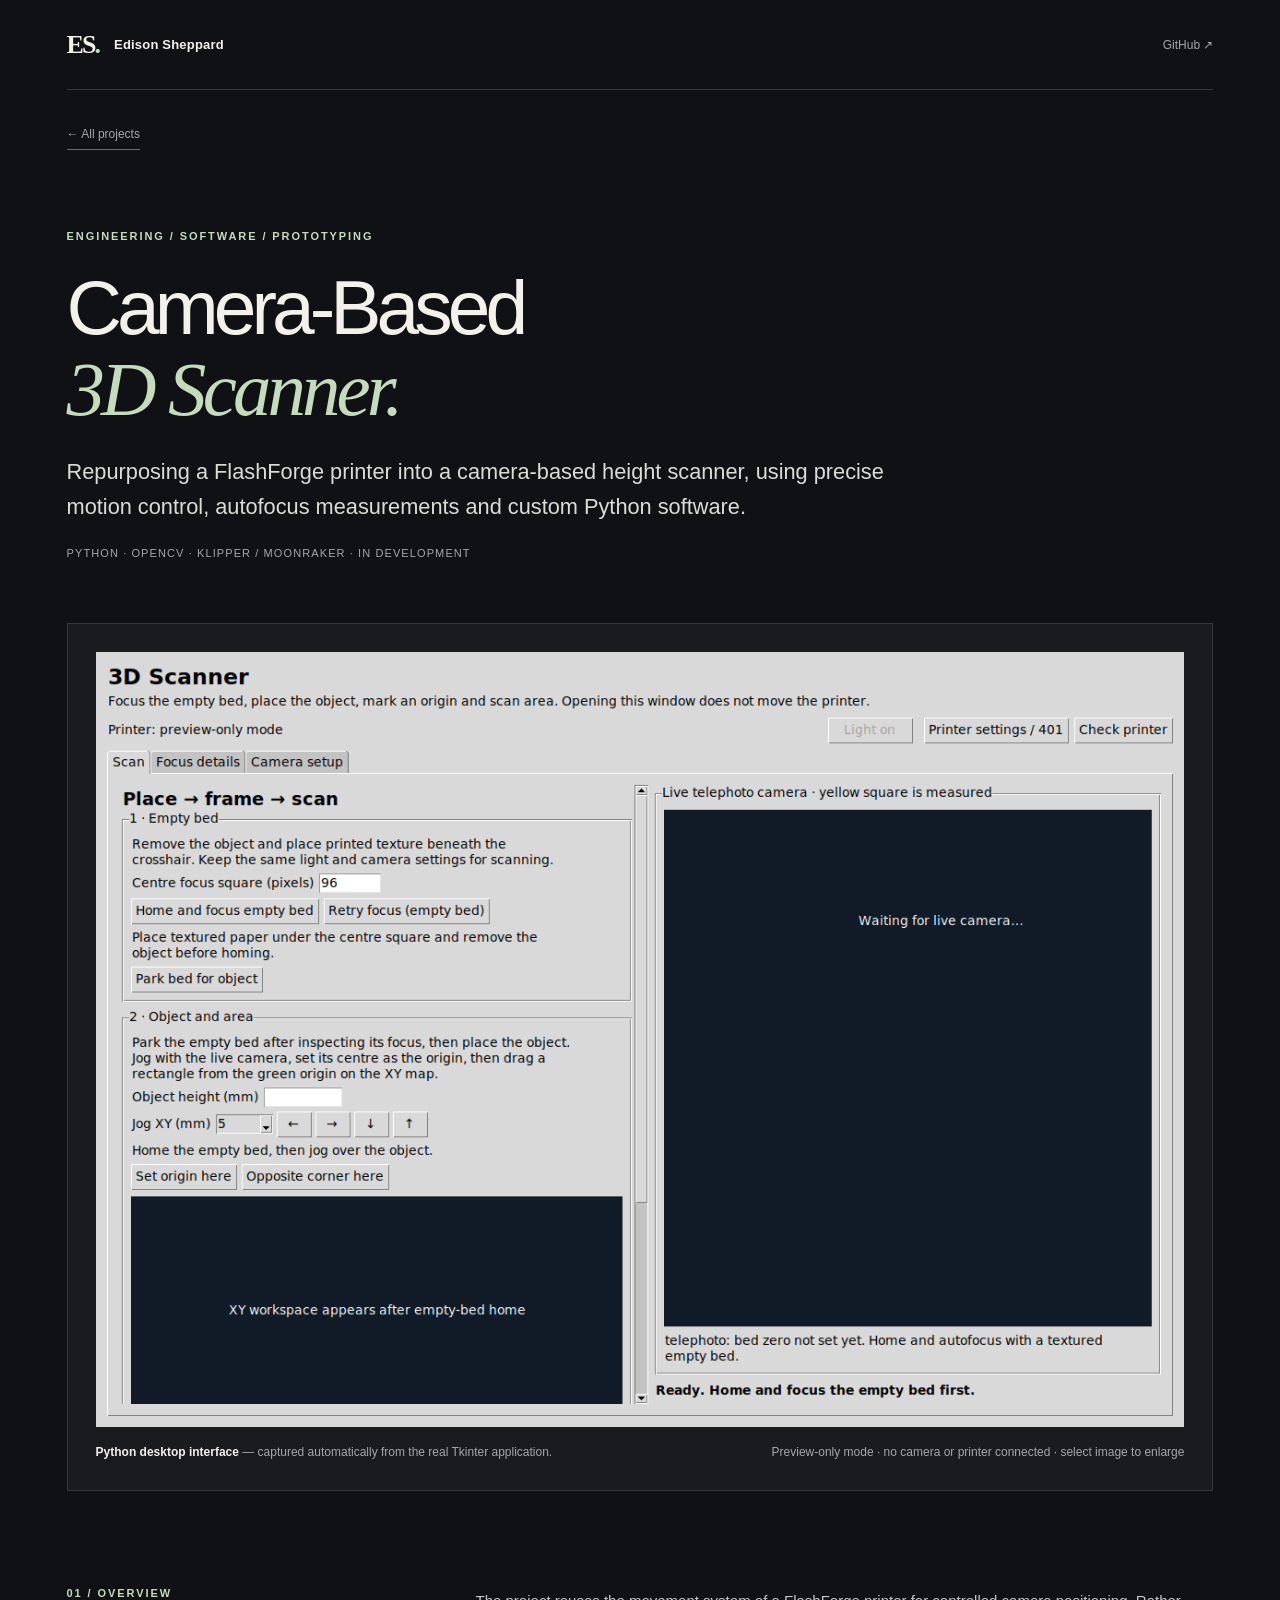
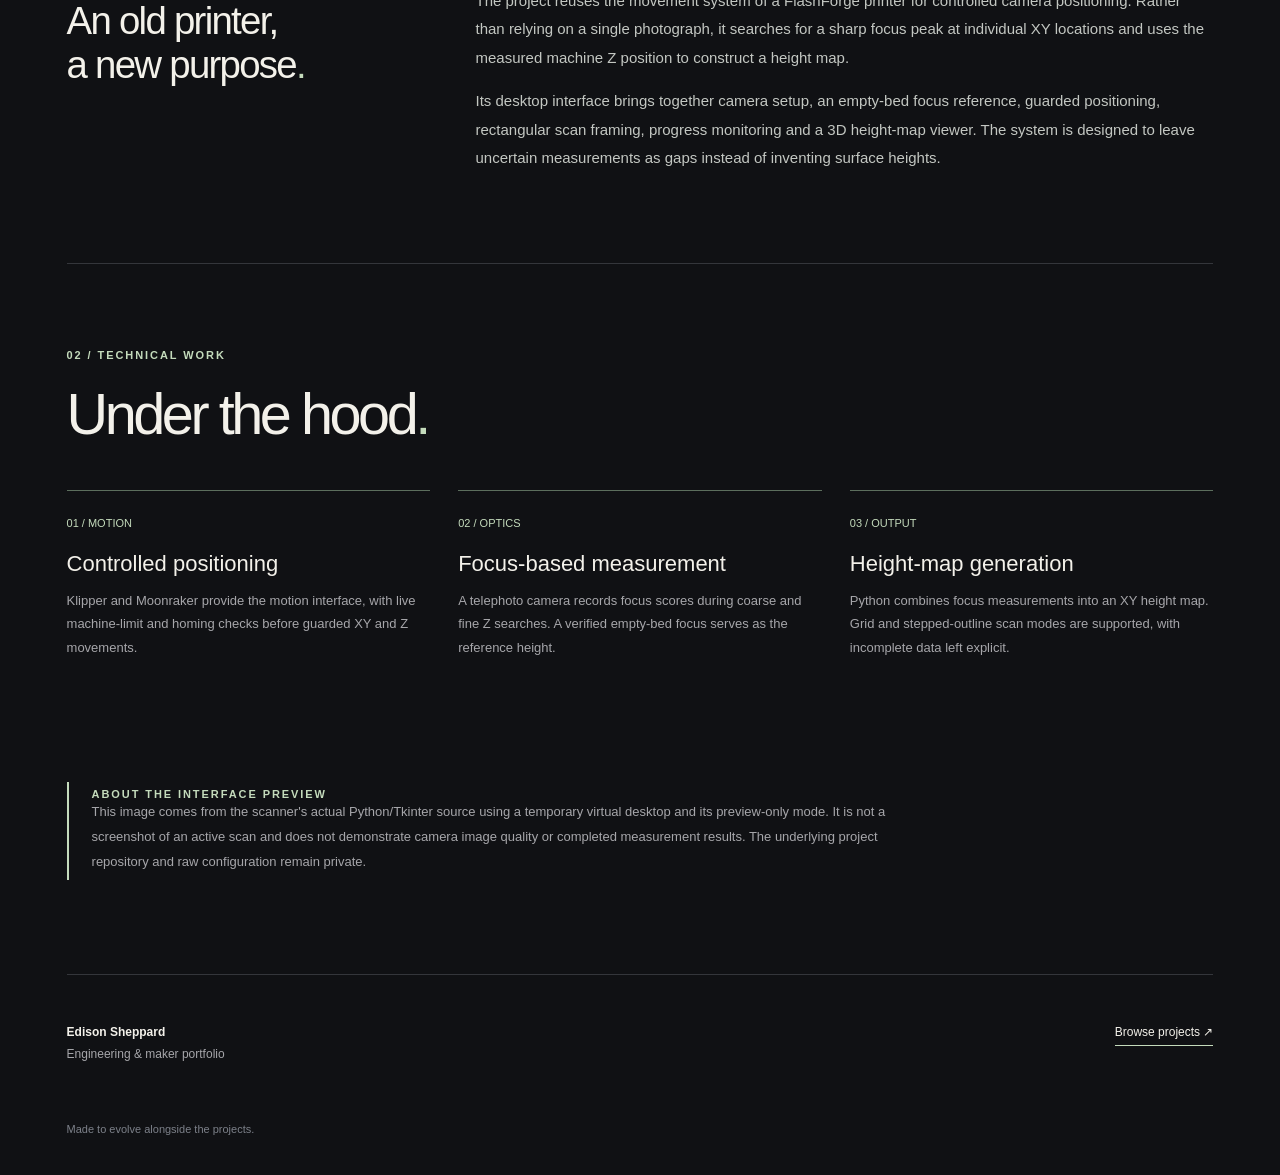
==== site/projects/3d-scanner.html @ e2461353 "Add scanner project page with captured Python UI preview" ====
<!doctype html>
<html lang="en">
<head>
  <meta charset="utf-8">
  <meta name="viewport" content="width=device-width, initial-scale=1">
  <meta name="theme-color" content="#101114">
  <meta name="description" content="A FlashForge printer refitted as a focus-based 3D scanner, with Klipper motion control, OpenCV and a Python desktop interface.">
  <title>Camera-Based 3D Scanner · Edison Sheppard</title>
  <link rel="icon" href="../favicon.svg" type="image/svg+xml">
  <link rel="stylesheet" href="../styles.css">
  <style>
    .project-header{padding:34px 0 0}.back-link{display:inline-flex;gap:12px;color:var(--muted);font-size:12px;border-bottom:1px solid #617665;padding-bottom:8px}.back-link:hover{color:var(--accent)}
    .project-hero{padding:80px 0 64px;max-width:1100px}.project-hero h1{font-size:clamp(47px,6vw,84px);margin:25px 0 25px}.project-hero .subhead{font-size:clamp(16px,1.7vw,22px);line-height:1.6;color:#d8ddd6;max-width:850px}.project-status{font-size:11px;color:var(--muted);letter-spacing:.1em;text-transform:uppercase}
    .media-feature{border:1px solid var(--line);background:#191b1e;padding:clamp(10px,2.3vw,28px);margin:0}.media-feature a{display:block;cursor:zoom-in}.media-feature img{display:block;max-width:1180px;width:100%;height:auto;margin:0 auto;background:#d0d0d0}.media-caption{margin:16px 0 0;display:flex;justify-content:space-between;gap:20px;flex-wrap:wrap;font-size:12px;line-height:1.6;color:var(--muted)}.media-caption strong{color:var(--text)}
    .project-intro{padding:96px 0 75px;display:grid;grid-template-columns:minmax(200px,1fr) 2fr;gap:40px;border-bottom:1px solid var(--line)}.project-intro h2{font-size:clamp(32px,3vw,48px);font-weight:500;letter-spacing:-.045em}.prose p{font-size:15px;line-height:1.9;color:#c3c7c2;max-width:780px}.features{display:grid;grid-template-columns:repeat(3,1fr);gap:28px;margin:35px 0 110px}.feature{padding-top:22px;border-top:1px solid #5c6e5d}.feature .index{font-size:11px;color:var(--accent)}.feature h3{font-size:22px;font-weight:520;margin:20px 0 12px}.feature p{color:var(--muted);font-size:13px;line-height:1.8}
    .source-note{border-left:2px solid var(--accent);padding:6px 0 6px 23px;margin-bottom:94px;max-width:850px}.source-note p{color:var(--muted);font-size:13px;line-height:1.9;margin-bottom:0}
    @media(max-width:760px){.project-hero{padding:60px 0 36px}.project-intro{grid-template-columns:1fr;padding:70px 0 50px;gap:10px}.features{grid-template-columns:1fr;gap:32px;margin:40px 0 70px}.media-feature{margin:0 -10px}.media-caption{font-size:11px}}
  </style>
</head>
<body>
<div class="shell">
  <header class="masthead"><a class="wordmark" href="../" aria-label="Edison Sheppard, home"><span class="wordmark-mark">ES<span class="mark-period">.</span></span><span class="wordmark-label">Edison Sheppard</span></a><a class="masthead-link" href="https://github.com/EdisonSheppard" target="_blank" rel="noopener noreferrer">GitHub ↗</a></header>
  <main>
    <div class="project-header"><a class="back-link" href="../#projects">← All projects</a></div>
    <section class="project-hero" aria-labelledby="page-title">
      <div class="eyebrow">ENGINEERING / SOFTWARE / PROTOTYPING</div>
      <h1 id="page-title">Camera-Based<br><em>3D Scanner.</em></h1>
      <p class="subhead">Repurposing a FlashForge printer into a camera-based height scanner, using precise motion control, autofocus measurements and custom Python software.</p>
      <div class="project-status">Python · OpenCV · Klipper / Moonraker · In development</div>
    </section>
    <figure class="media-feature">
      <a href="../assets/3d-scanner/scanner-ui-preview.png" target="_blank" rel="noopener noreferrer" aria-label="Open full-resolution image of the Python scanner interface">
        <img src="../assets/3d-scanner/scanner-ui-preview.png" width="1180" height="840" alt="Actual Tkinter scanner application: Scan tab with home-and-focus, object and XY-area controls, and an empty live telephoto preview panel." loading="eager">
      </a>
      <figcaption class="media-caption"><span><strong>Python desktop interface</strong> — captured automatically from the real Tkinter application.</span><span>Preview-only mode · no camera or printer connected · select image to enlarge</span></figcaption>
    </figure>
    <section class="project-intro" aria-labelledby="overview-heading">
      <div><div class="eyebrow">01 / OVERVIEW</div><h2 id="overview-heading">An old printer,<br>a new purpose<span class="accent">.</span></h2></div>
      <div class="prose">
        <p>The project reuses the movement system of a FlashForge printer for controlled camera positioning. Rather than relying on a single photograph, it searches for a sharp focus peak at individual XY locations and uses the measured machine Z position to construct a height map.</p>
        <p>Its desktop interface brings together camera setup, an empty-bed focus reference, guarded positioning, rectangular scan framing, progress monitoring and a 3D height-map viewer. The system is designed to leave uncertain measurements as gaps instead of inventing surface heights.</p>
      </div>
    </section>
    <section aria-labelledby="details-heading">
      <div class="section-heading" style="padding-top:85px"><div><div class="eyebrow">02 / TECHNICAL WORK</div><h2 id="details-heading">Under the hood<span class="accent">.</span></h2></div></div>
      <div class="features">
        <article class="feature"><span class="index">01 / MOTION</span><h3>Controlled positioning</h3><p>Klipper and Moonraker provide the motion interface, with live machine-limit and homing checks before guarded XY and Z movements.</p></article>
        <article class="feature"><span class="index">02 / OPTICS</span><h3>Focus-based measurement</h3><p>A telephoto camera records focus scores during coarse and fine Z searches. A verified empty-bed focus serves as the reference height.</p></article>
        <article class="feature"><span class="index">03 / OUTPUT</span><h3>Height-map generation</h3><p>Python combines focus measurements into an XY height map. Grid and stepped-outline scan modes are supported, with incomplete data left explicit.</p></article>
      </div>
    </section>
    <div class="source-note"><div class="eyebrow">ABOUT THE INTERFACE PREVIEW</div><p>This image comes from the scanner's actual Python/Tkinter source using a temporary virtual desktop and its preview-only mode. It is not a screenshot of an active scan and does not demonstrate camera image quality or completed measurement results. The underlying project repository and raw configuration remain private.</p></div>
  </main>
  <footer class="footer"><div><span class="footer-name">Edison Sheppard</span><p>Engineering &amp; maker portfolio</p></div><a href="../#projects">Browse projects ↗</a><span class="footer-bottom">Made to evolve alongside the projects.</span></footer>
</div>
</body>
</html>
---- site/styles.css ----
:root{color-scheme:dark;--bg:#101114;--panel:#17191d;--panel2:#1d2025;--text:#f3f1ea;--muted:#a6a6aa;--faint:#7c8089;--line:#34363b;--accent:#c4dbbc;--radius:6px;font-family:Inter,"Helvetica Neue",Arial,sans-serif;font-synthesis:none}
*{box-sizing:border-box}html{scroll-behavior:smooth}body{margin:0;background:var(--bg);color:var(--text);-webkit-font-smoothing:antialiased}a{color:inherit;text-decoration:none}a:focus-visible{outline:2px solid var(--accent);outline-offset:5px}::selection{background:#52735c;color:white}.shell{max-width:1512px;margin:auto;padding:0 clamp(22px,5.2vw,96px)}.masthead{height:90px;display:flex;align-items:center;justify-content:space-between;border-bottom:1px solid var(--line)}.wordmark{display:flex;gap:15px;align-items:center;font-size:13px;font-weight:600;letter-spacing:.015em}.wordmark-mark{font-family:Georgia,serif;font-size:26px;letter-spacing:-.075em}.mark-period,.accent,.visual-symbol span{color:var(--accent)}.masthead-link{font-size:12px;color:var(--muted);transition:color .15s}.masthead-link:hover,.text-link:hover,.footer a:hover{color:var(--accent)}.section{padding:110px 0}.hero{min-height:650px;display:grid;grid-template-columns:1.1fr .9fr;align-items:center;gap:7vw}.eyebrow{color:var(--accent);font-weight:650;font-size:11px;letter-spacing:.175em}.signal{display:inline-block;width:6px;height:6px;vertical-align:2px;margin-right:10px;border-radius:50%;background:var(--accent)}h1,h2,h3,p{margin-top:0}h1{font-size:clamp(48px,6vw,96px);font-weight:520;letter-spacing:-.065em;line-height:1.05;margin:30px 0 34px}h1 em{font-family:Georgia,serif;font-weight:400;letter-spacing:-.05em;color:var(--accent)}.hero-lead{font-size:clamp(17px,1.5vw,21px);line-height:1.63;max-width:590px;margin-bottom:21px;color:#e5e6e3}.hero-detail{max-width:560px;line-height:1.8;color:var(--muted);font-size:14px;margin-bottom:35px}.text-link{display:inline-flex;gap:25px;border-bottom:1px solid var(--accent);padding-bottom:10px;font-size:12px;font-weight:700;transition:color .15s}.hero-visual{position:relative;min-height:485px;height:100%;max-height:620px;overflow:hidden;background:linear-gradient(145deg,#252a2b,#15191e 60%,#1e2427);border:1px solid #424a46;isolation:isolate}.visual-grid{position:absolute;inset:0;background-image:linear-gradient(#8caaa50d 1px,transparent 1px),linear-gradient(90deg,#8caaa50d 1px,transparent 1px);background-size:28px 28px;transform:perspective(600px) rotateX(15deg) scale(1.35)}.visual-corner{position:absolute;border:1px solid #a1b9a33b;width:58%;height:47%;z-index:1}.visual-corner-top{top:8%;left:9%;border-right:0;border-bottom:0}.visual-corner-bottom{bottom:8%;right:9%;border-left:0;border-top:0}.visual-center{position:absolute;z-index:2;inset:0;display:flex;flex-direction:column;align-items:center;justify-content:center;gap:26px}.visual-symbol{font-family:Georgia,serif;font-size:clamp(64px,9vw,128px);letter-spacing:-.09em;color:#f0f0e7;opacity:.8}.visual-caption{font-size:10px;line-height:1.8;letter-spacing:.17em;text-align:center;color:#a8afa6}.visual-index,.visual-axis{position:absolute;z-index:2;font-size:9px;letter-spacing:.13em;color:#b8beb6}.visual-index{left:24px;top:22px}.visual-axis{right:24px;bottom:22px}.focus-strip{border-top:1px solid var(--line);border-bottom:1px solid var(--line);display:flex;gap:30px;align-items:center;justify-content:center;flex-wrap:wrap;padding:22px 0;font-size:11px;text-transform:uppercase;letter-spacing:.1em;color:#a9aba8}.separator{color:#667167}.section-heading{display:flex;justify-content:space-between;align-items:end;gap:35px;margin-bottom:43px}.section-heading h2{font-size:clamp(40px,4.5vw,68px);font-weight:500;letter-spacing:-.06em;margin:20px 0 0}.section-heading>p{max-width:290px;font-size:13px;line-height:1.7;color:var(--muted);margin-bottom:0}.project-grid{display:grid;grid-template-columns:repeat(3,minmax(0,1fr));gap:20px}.project-card{display:flex;flex-direction:column;min-width:0;background:var(--panel);border:1px solid #303339;transition:transform .2s,border-color .2s}.project-card:hover{transform:translateY(-3px);border-color:#748571}.project-media{aspect-ratio:1.3;background:linear-gradient(135deg,#252b29,#1a1d23);display:flex;align-items:center;justify-content:center;overflow:hidden}.project-media img{width:100%;height:100%;object-fit:cover}.project-placeholder{font:normal 60px Georgia,serif;color:#5f7465}.project-body{padding:25px 25px 28px;flex:1;display:flex;flex-direction:column}.project-meta{font-size:10px;letter-spacing:.11em;text-transform:uppercase;color:var(--accent);margin-bottom:14px}.project-body h3{font-size:24px;font-weight:550;letter-spacing:-.04em;margin-bottom:12px}.project-body p{color:var(--muted);font-size:13px;line-height:1.75}.project-tags{margin:auto 0 24px;display:flex;gap:7px;flex-wrap:wrap;padding-top:14px}.project-tag{border:1px solid #48504a;padding:6px 9px;font-size:10px;color:#c0c9be}.project-actions{display:flex;gap:18px;flex-wrap:wrap}.project-actions a{font-weight:650;font-size:12px;border-bottom:1px solid #536a58;padding-bottom:5px}.project-actions a:hover{color:var(--accent)}.empty-state{grid-column:1/-1;border:1px dashed #4b4f50;min-height:250px;padding:50px 30px;display:flex;flex-direction:column;justify-content:center;align-items:center;text-align:center;background:#16181b}.empty-icon{font-size:50px;color:var(--accent);font-weight:200;margin-bottom:14px}.empty-state h3{font-size:23px;font-weight:500;margin-bottom:12px}.empty-state p{font-size:13px;color:var(--muted);line-height:1.7;max-width:360px;margin:0}.process-section{border-top:1px solid var(--line)}.process-grid{display:grid;grid-template-columns:repeat(3,1fr);gap:24px;margin-top:60px}.process-item{border-top:1px solid #6a7669;padding-top:24px}.process-number{color:var(--accent);font-size:11px}.process-item h3{font-size:25px;letter-spacing:-.04em;font-weight:540;margin:32px 0 12px}.process-item p{color:var(--muted);font-size:13px;line-height:1.75;max-width:310px}.footer{border-top:1px solid var(--line);padding:50px 0 40px;display:grid;grid-template-columns:1fr auto;gap:50px;font-size:12px}.footer-name{font-weight:700}.footer p{color:var(--muted);font-size:12px;margin-top:8px}.footer a{align-self:start;border-bottom:1px solid var(--accent);padding-bottom:6px}.footer-bottom{grid-column:1/-1;color:var(--faint);font-size:11px}
@media(max-width:900px){.hero{grid-template-columns:1fr;gap:50px;min-height:auto}.hero-visual{min-height:400px;height:430px;max-width:620px}.project-grid{grid-template-columns:repeat(2,minmax(0,1fr))}.section{padding:75px 0}.focus-strip{justify-content:flex-start;gap:15px}}@media(max-width:610px){.shell{padding:0 22px}.masthead{height:72px}.wordmark{gap:10px}.wordmark-label{font-size:12px}.hero{padding:70px 0}.hero-visual{height:350px;min-height:350px}.hero-detail{font-size:13px}h1{font-size:49px}.section-heading{display:block}.section-heading>p{margin-top:20px}.project-grid,.process-grid{grid-template-columns:1fr}.process-grid{gap:34px}.project-card{max-width:none}.focus-strip{font-size:10px}.footer{grid-template-columns:1fr;gap:20px}.footer-bottom{grid-column:1}}
@media(prefers-reduced-motion:reduce){html{scroll-behavior:auto}*{transition:none!important}}
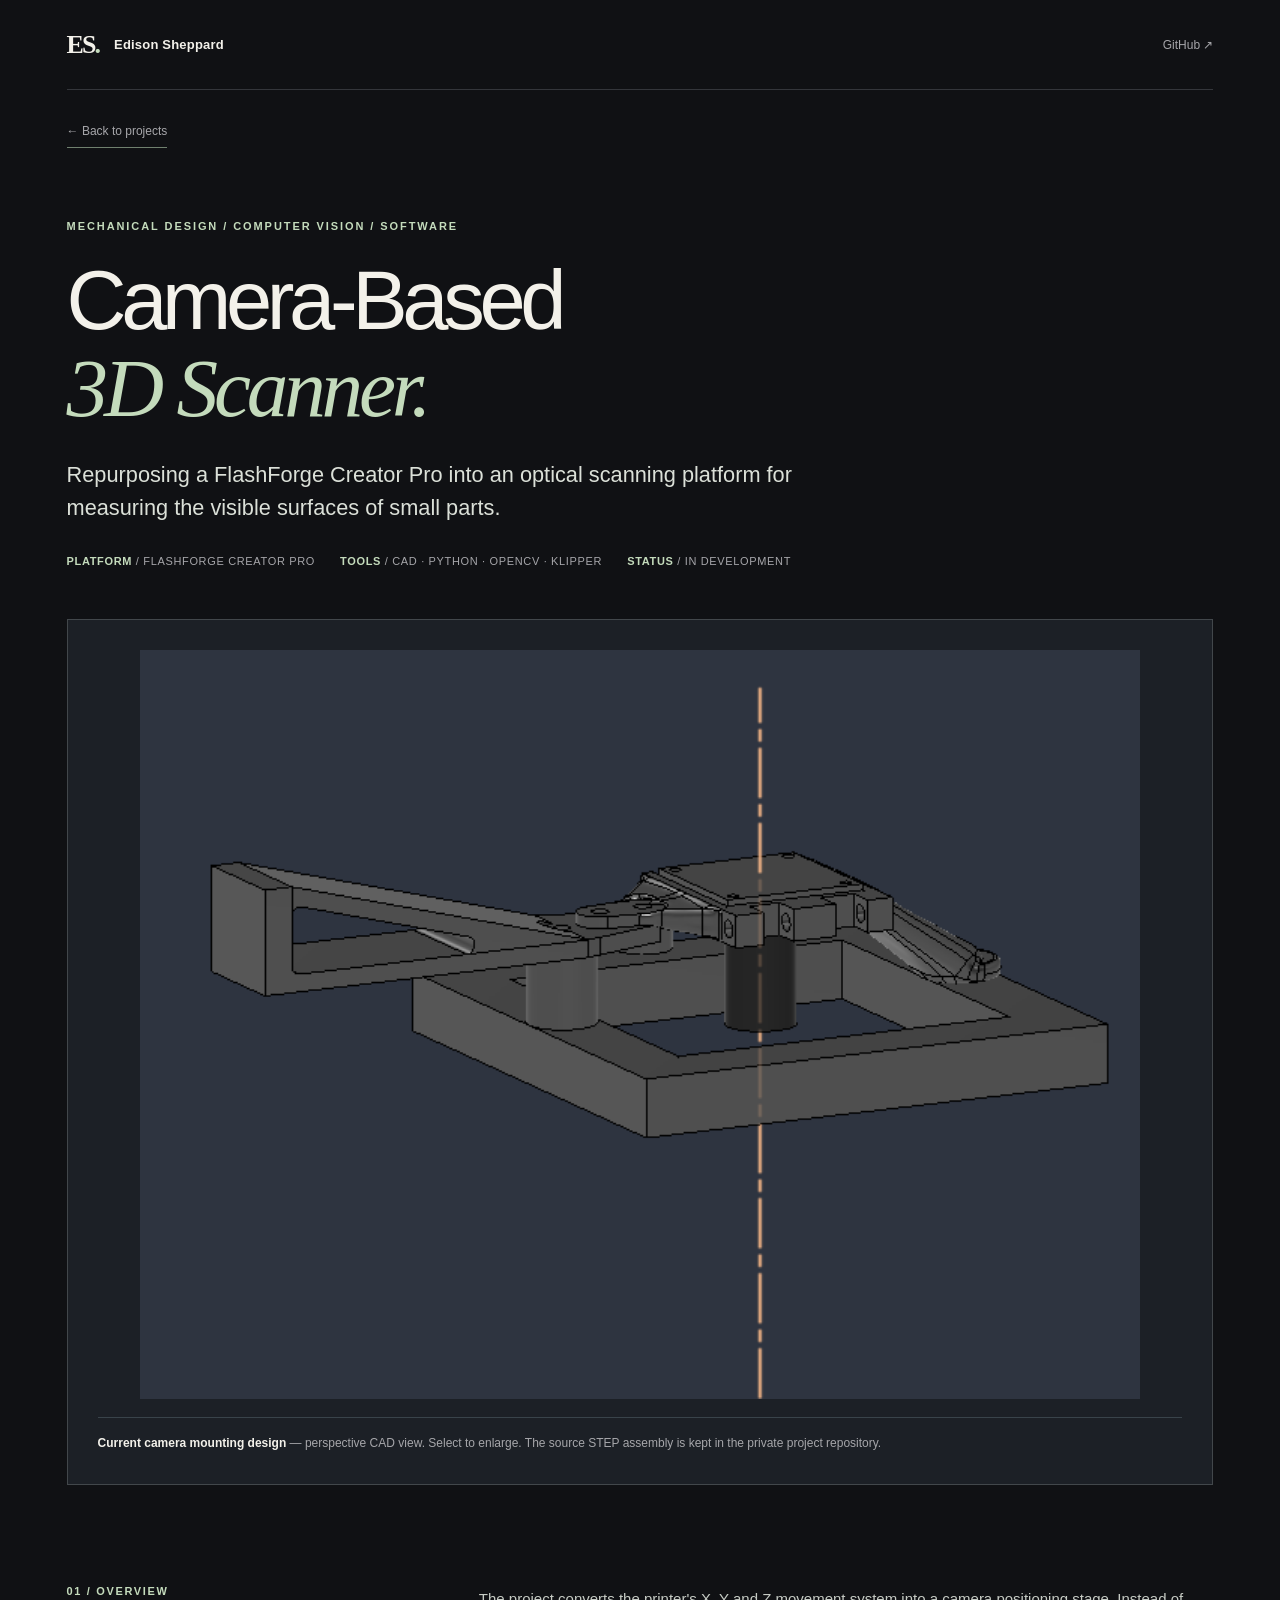
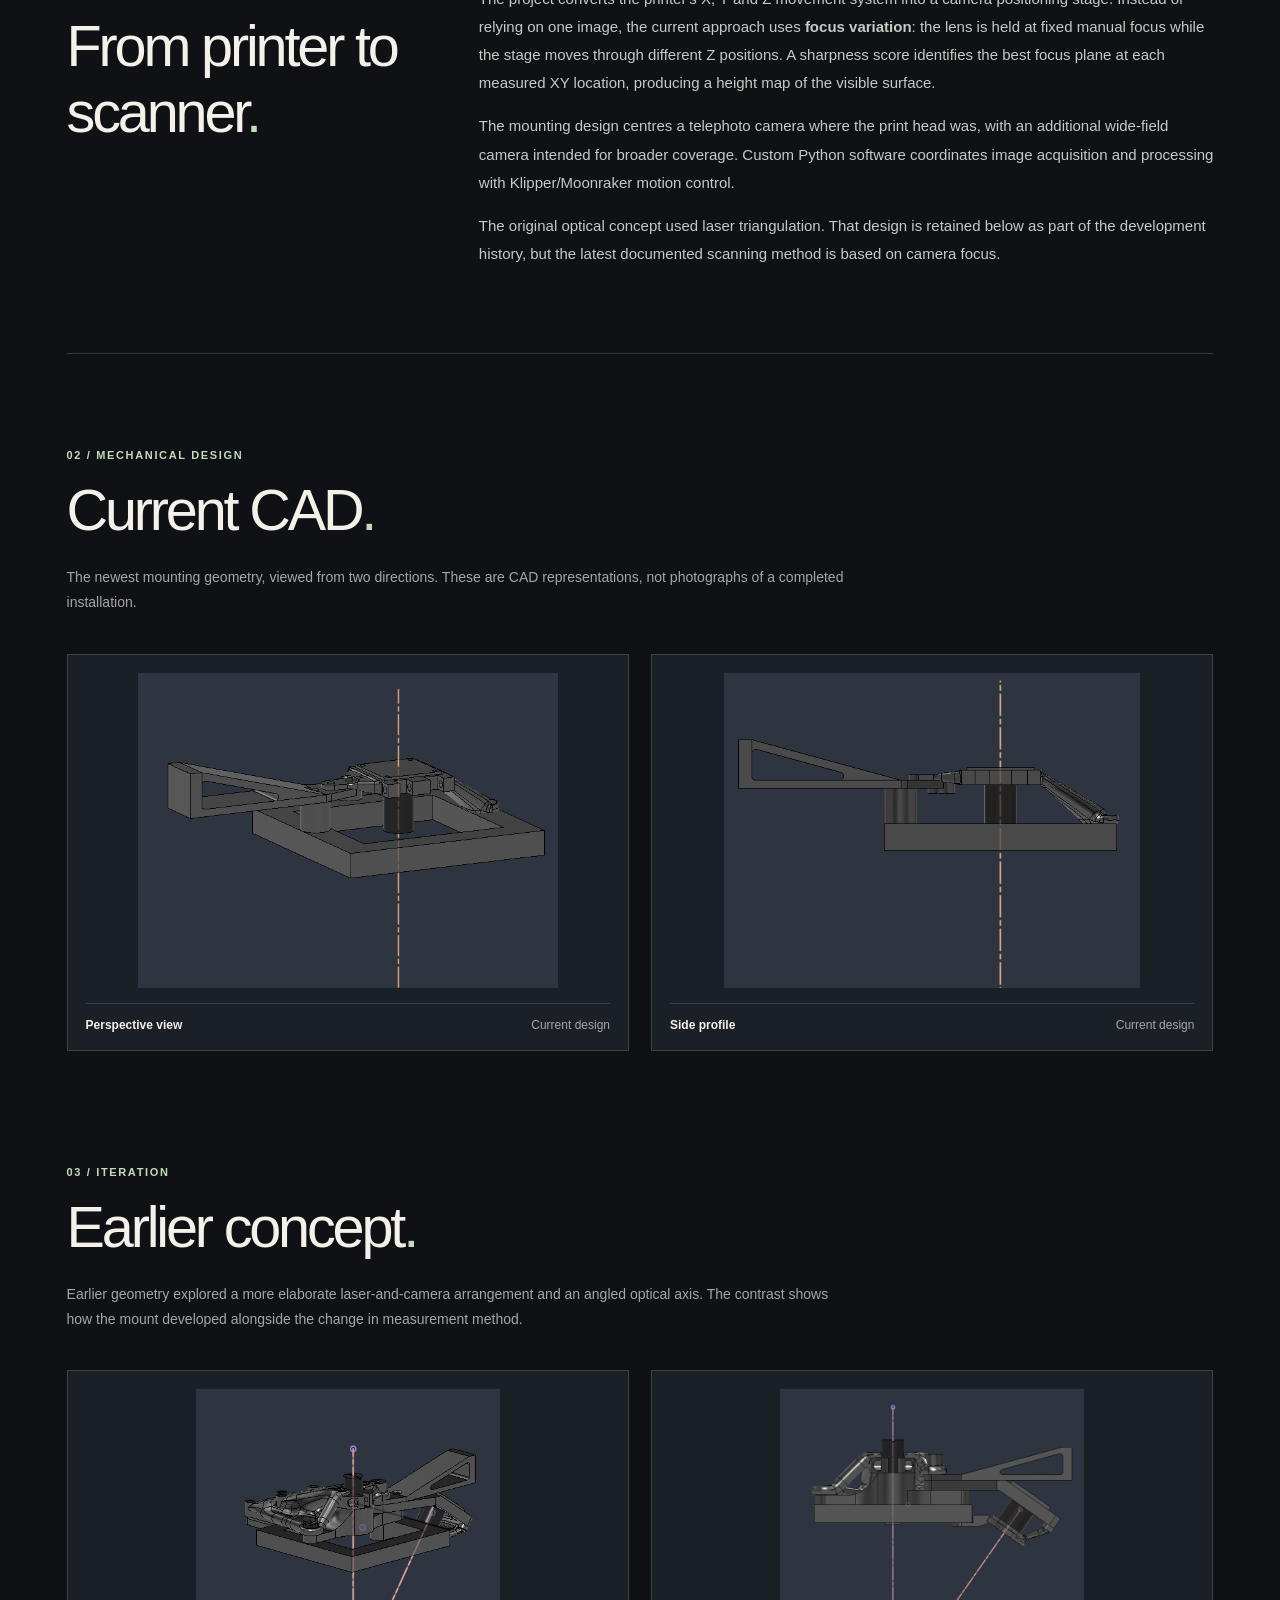
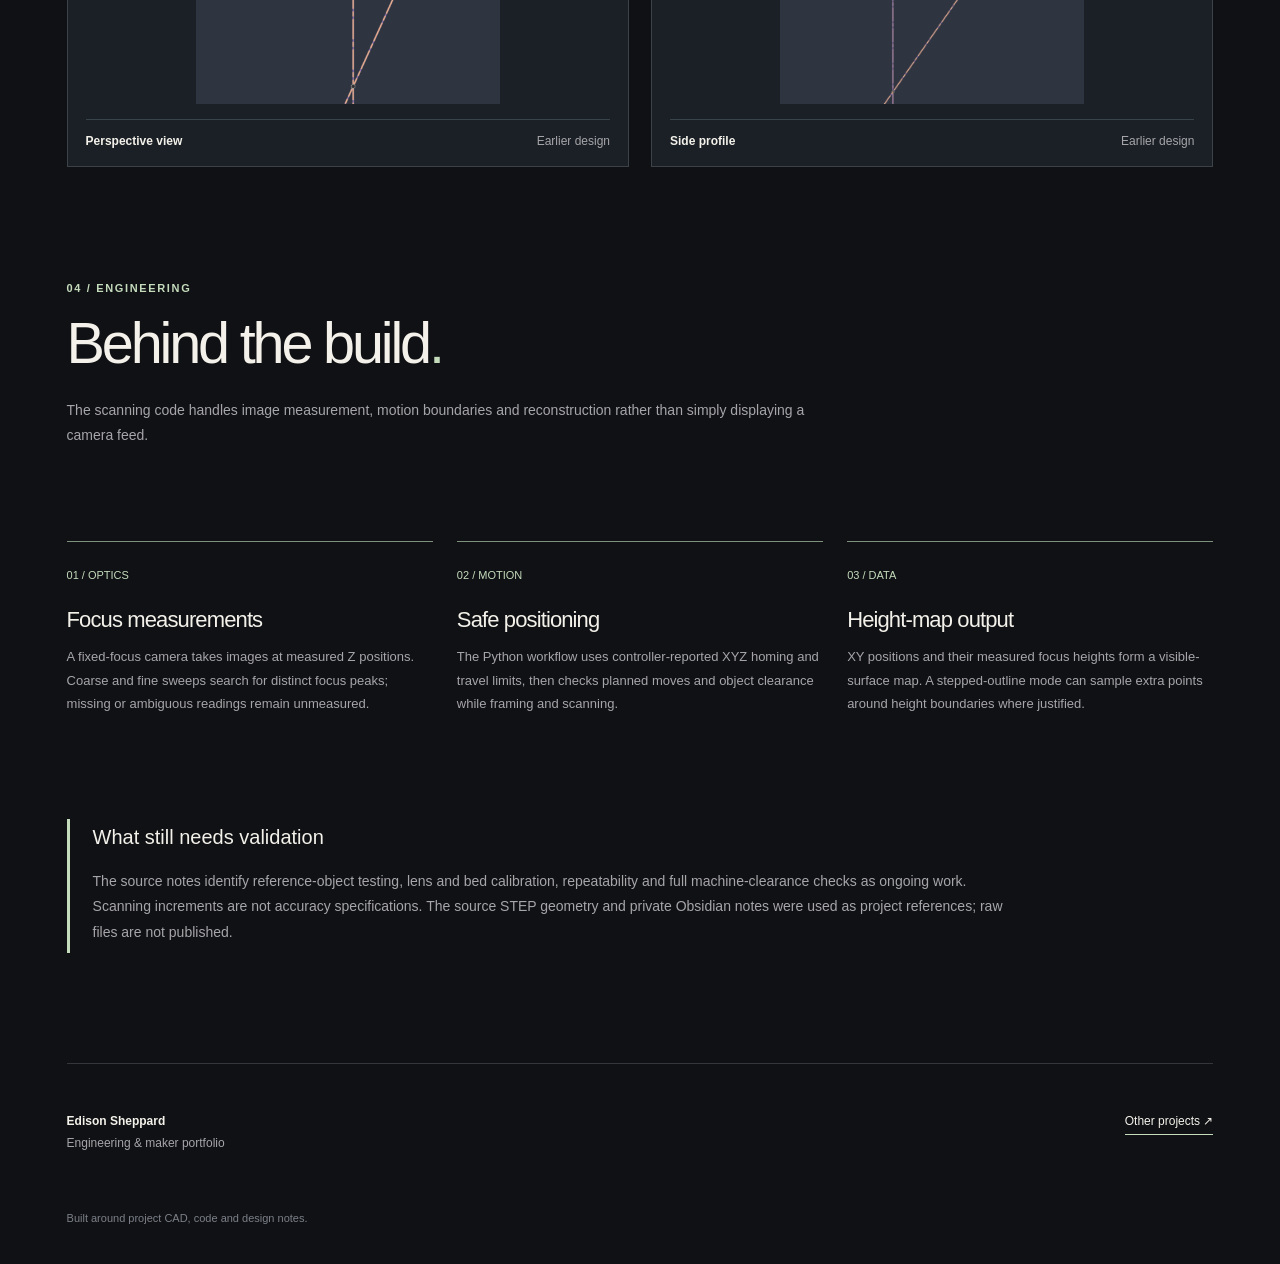
==== commit 8e72052c: "Replace scanner UI preview with CAD views and project notes" ====
--- a/site/projects/3d-scanner.html
+++ b/site/projects/3d-scanner.html
@@ -1,57 +1,44 @@
 <!doctype html>
-<html lang="en">
-<head>
-  <meta charset="utf-8">
-  <meta name="viewport" content="width=device-width, initial-scale=1">
-  <meta name="theme-color" content="#101114">
-  <meta name="description" content="A FlashForge printer refitted as a focus-based 3D scanner, with Klipper motion control, OpenCV and a Python desktop interface.">
-  <title>Camera-Based 3D Scanner · Edison Sheppard</title>
-  <link rel="icon" href="../favicon.svg" type="image/svg+xml">
-  <link rel="stylesheet" href="../styles.css">
-  <style>
-    .project-header{padding:34px 0 0}.back-link{display:inline-flex;gap:12px;color:var(--muted);font-size:12px;border-bottom:1px solid #617665;padding-bottom:8px}.back-link:hover{color:var(--accent)}
-    .project-hero{padding:80px 0 64px;max-width:1100px}.project-hero h1{font-size:clamp(47px,6vw,84px);margin:25px 0 25px}.project-hero .subhead{font-size:clamp(16px,1.7vw,22px);line-height:1.6;color:#d8ddd6;max-width:850px}.project-status{font-size:11px;color:var(--muted);letter-spacing:.1em;text-transform:uppercase}
-    .media-feature{border:1px solid var(--line);background:#191b1e;padding:clamp(10px,2.3vw,28px);margin:0}.media-feature a{display:block;cursor:zoom-in}.media-feature img{display:block;max-width:1180px;width:100%;height:auto;margin:0 auto;background:#d0d0d0}.media-caption{margin:16px 0 0;display:flex;justify-content:space-between;gap:20px;flex-wrap:wrap;font-size:12px;line-height:1.6;color:var(--muted)}.media-caption strong{color:var(--text)}
-    .project-intro{padding:96px 0 75px;display:grid;grid-template-columns:minmax(200px,1fr) 2fr;gap:40px;border-bottom:1px solid var(--line)}.project-intro h2{font-size:clamp(32px,3vw,48px);font-weight:500;letter-spacing:-.045em}.prose p{font-size:15px;line-height:1.9;color:#c3c7c2;max-width:780px}.features{display:grid;grid-template-columns:repeat(3,1fr);gap:28px;margin:35px 0 110px}.feature{padding-top:22px;border-top:1px solid #5c6e5d}.feature .index{font-size:11px;color:var(--accent)}.feature h3{font-size:22px;font-weight:520;margin:20px 0 12px}.feature p{color:var(--muted);font-size:13px;line-height:1.8}
-    .source-note{border-left:2px solid var(--accent);padding:6px 0 6px 23px;margin-bottom:94px;max-width:850px}.source-note p{color:var(--muted);font-size:13px;line-height:1.9;margin-bottom:0}
-    @media(max-width:760px){.project-hero{padding:60px 0 36px}.project-intro{grid-template-columns:1fr;padding:70px 0 50px;gap:10px}.features{grid-template-columns:1fr;gap:32px;margin:40px 0 70px}.media-feature{margin:0 -10px}.media-caption{font-size:11px}}
-  </style>
-</head>
-<body>
-<div class="shell">
-  <header class="masthead"><a class="wordmark" href="../" aria-label="Edison Sheppard, home"><span class="wordmark-mark">ES<span class="mark-period">.</span></span><span class="wordmark-label">Edison Sheppard</span></a><a class="masthead-link" href="https://github.com/EdisonSheppard" target="_blank" rel="noopener noreferrer">GitHub ↗</a></header>
-  <main>
-    <div class="project-header"><a class="back-link" href="../#projects">← All projects</a></div>
-    <section class="project-hero" aria-labelledby="page-title">
-      <div class="eyebrow">ENGINEERING / SOFTWARE / PROTOTYPING</div>
-      <h1 id="page-title">Camera-Based<br><em>3D Scanner.</em></h1>
-      <p class="subhead">Repurposing a FlashForge printer into a camera-based height scanner, using precise motion control, autofocus measurements and custom Python software.</p>
-      <div class="project-status">Python · OpenCV · Klipper / Moonraker · In development</div>
-    </section>
-    <figure class="media-feature">
-      <a href="../assets/3d-scanner/scanner-ui-preview.png" target="_blank" rel="noopener noreferrer" aria-label="Open full-resolution image of the Python scanner interface">
-        <img src="../assets/3d-scanner/scanner-ui-preview.png" width="1180" height="840" alt="Actual Tkinter scanner application: Scan tab with home-and-focus, object and XY-area controls, and an empty live telephoto preview panel." loading="eager">
-      </a>
-      <figcaption class="media-caption"><span><strong>Python desktop interface</strong> — captured automatically from the real Tkinter application.</span><span>Preview-only mode · no camera or printer connected · select image to enlarge</span></figcaption>
-    </figure>
-    <section class="project-intro" aria-labelledby="overview-heading">
-      <div><div class="eyebrow">01 / OVERVIEW</div><h2 id="overview-heading">An old printer,<br>a new purpose<span class="accent">.</span></h2></div>
-      <div class="prose">
-        <p>The project reuses the movement system of a FlashForge printer for controlled camera positioning. Rather than relying on a single photograph, it searches for a sharp focus peak at individual XY locations and uses the measured machine Z position to construct a height map.</p>
-        <p>Its desktop interface brings together camera setup, an empty-bed focus reference, guarded positioning, rectangular scan framing, progress monitoring and a 3D height-map viewer. The system is designed to leave uncertain measurements as gaps instead of inventing surface heights.</p>
-      </div>
-    </section>
-    <section aria-labelledby="details-heading">
-      <div class="section-heading" style="padding-top:85px"><div><div class="eyebrow">02 / TECHNICAL WORK</div><h2 id="details-heading">Under the hood<span class="accent">.</span></h2></div></div>
-      <div class="features">
-        <article class="feature"><span class="index">01 / MOTION</span><h3>Controlled positioning</h3><p>Klipper and Moonraker provide the motion interface, with live machine-limit and homing checks before guarded XY and Z movements.</p></article>
-        <article class="feature"><span class="index">02 / OPTICS</span><h3>Focus-based measurement</h3><p>A telephoto camera records focus scores during coarse and fine Z searches. A verified empty-bed focus serves as the reference height.</p></article>
-        <article class="feature"><span class="index">03 / OUTPUT</span><h3>Height-map generation</h3><p>Python combines focus measurements into an XY height map. Grid and stepped-outline scan modes are supported, with incomplete data left explicit.</p></article>
-      </div>
-    </section>
-    <div class="source-note"><div class="eyebrow">ABOUT THE INTERFACE PREVIEW</div><p>This image comes from the scanner's actual Python/Tkinter source using a temporary virtual desktop and its preview-only mode. It is not a screenshot of an active scan and does not demonstrate camera image quality or completed measurement results. The underlying project repository and raw configuration remain private.</p></div>
-  </main>
-  <footer class="footer"><div><span class="footer-name">Edison Sheppard</span><p>Engineering &amp; maker portfolio</p></div><a href="../#projects">Browse projects ↗</a><span class="footer-bottom">Made to evolve alongside the projects.</span></footer>
-</div>
-</body>
-</html>
+<html lang="en"><head><meta charset="utf-8"><meta name="viewport" content="width=device-width, initial-scale=1">
+<meta name="description" content="FlashForge Creator Pro camera-based scanner: CAD mount design, focus-variation method, hardware development and Python control.">
+<meta name="theme-color" content="#101114"><title>3D Scanner · Edison Sheppard</title>
+<link rel="icon" href="../favicon.svg" type="image/svg+xml"><link rel="stylesheet" href="../styles.css">
+<style>
+.back{display:inline-block;margin:34px 0 0;color:var(--muted);font-size:12px;border-bottom:1px solid #70816f;padding-bottom:9px}.back:hover{color:var(--accent)}
+.hero-project{padding:72px 0 52px;max-width:1050px}.hero-project h1{font-size:clamp(50px,6.5vw,95px);margin:25px 0}.hero-project .lead{font-size:clamp(18px,1.7vw,23px);line-height:1.55;color:#dbe0d8;max-width:790px}.facts{display:flex;flex-wrap:wrap;gap:11px 25px;color:var(--muted);font-size:11px;letter-spacing:.06em;text-transform:uppercase;margin-top:30px}.facts strong{color:var(--accent)}
+figure{margin:0}.main-photo{border:1px solid #42474b;background:#1c2026;padding:clamp(13px,3vw,30px)}.main-photo img{display:block;max-width:1000px;width:100%;height:auto;margin:auto}.photo-caption{border-top:1px solid #39434a;margin-top:18px;padding-top:16px;color:var(--muted);font-size:12px;line-height:1.6}.photo-caption strong{color:var(--text)}
+.content-section{display:grid;grid-template-columns: minmax(200px,1fr) minmax(0,2fr);gap:45px;padding:100px 0 85px;border-bottom:1px solid var(--line)}.content-section h2,.gallery-section h2{font-size:clamp(38px,4.5vw,67px);font-weight:500;letter-spacing:-.055em;margin:16px 0 22px}.section-tag{font-size:11px;letter-spacing:.15em;color:var(--accent);font-weight:650}.content-section p{font-size:15px;line-height:1.88;color:#c6cbc4;max-width:830px}.content-section p:last-child{margin-bottom:0}
+.gallery-section{padding:95px 0 20px}.gallery-section .intro{color:var(--muted);font-size:14px;line-height:1.8;max-width:780px;margin-bottom:38px}.gallery{display:grid;grid-template-columns:1fr 1fr;gap:22px}.gallery figure{padding:18px;border:1px solid #3b4349;background:#1b2026}.gallery img{width:100%;height:315px;object-fit:contain;display:block}.gallery figcaption{border-top:1px solid #39434a;margin-top:15px;padding-top:14px;display:flex;flex-wrap:wrap;justify-content:space-between;gap:8px;color:var(--muted);font-size:12px}.gallery figcaption strong{color:var(--text)}.gallery a:hover{opacity:.82}
+.technical{display:grid;grid-template-columns:repeat(3,minmax(0,1fr));gap:24px;padding:35px 0 90px}.technical article{border-top:1px solid #7d917d;padding-top:23px}.technical .num{font-size:11px;color:var(--accent)}.technical h3{font-size:22px;font-weight:520;letter-spacing:-.04em;margin:24px 0 12px}.technical p{font-size:13px;line-height:1.8;color:var(--muted)}
+.caveat{margin:0 0 110px;border-left:3px solid var(--accent);padding:7px 0 7px 23px;max-width:940px}.caveat h3{font-size:20px;font-weight:500}.caveat p{font-size:14px;color:var(--muted);line-height:1.85;margin:0}
+@media(max-width:850px){.content-section{grid-template-columns:1fr;gap:9px;padding:70px 0}.gallery{grid-template-columns:1fr}.technical{grid-template-columns:1fr;gap:24px}.gallery img{max-height:430px;height:auto;min-height:180px}.hero-project{padding:60px 0 40px}.gallery-section{padding:65px 0 15px}}
+</style></head>
+<body><div class="shell">
+<header class="masthead"><a class="wordmark" href="../" aria-label="Edison Sheppard home"><span class="wordmark-mark">ES<span class="mark-period">.</span></span><span class="wordmark-label">Edison Sheppard</span></a><a class="masthead-link" href="https://github.com/EdisonSheppard" target="_blank" rel="noopener noreferrer">GitHub ↗</a></header>
+<main>
+<a class="back" href="../#projects">← Back to projects</a>
+<section class="hero-project"><div class="eyebrow">MECHANICAL DESIGN / COMPUTER VISION / SOFTWARE</div><h1>Camera-Based<br><em>3D Scanner.</em></h1>
+<p class="lead">Repurposing a FlashForge Creator Pro into an optical scanning platform for measuring the visible surfaces of small parts.</p>
+<div class="facts"><span><strong>Platform</strong> / FlashForge Creator Pro</span><span><strong>Tools</strong> / CAD · Python · OpenCV · Klipper</span><span><strong>Status</strong> / In development</span></div></section>
+<figure class="main-photo"><a href="../assets/3d-scanner/mount-current-perspective.png" target="_blank" rel="noopener noreferrer" aria-label="View current scanner mounting CAD full size"><img src="../assets/3d-scanner/mount-current-perspective.png" alt="Perspective CAD of the current optical mounting arm and central optical axis." loading="eager"></a><figcaption class="photo-caption"><strong>Current camera mounting design</strong> — perspective CAD view. Select to enlarge. The source STEP assembly is kept in the private project repository.</figcaption></figure>
+<section class="content-section"><div><div class="section-tag">01 / OVERVIEW</div><h2>From printer to scanner<span class="accent">.</span></h2></div><div>
+<p>The project converts the printer's X, Y and Z movement system into a camera positioning stage. Instead of relying on one image, the current approach uses <strong>focus variation</strong>: the lens is held at fixed manual focus while the stage moves through different Z positions. A sharpness score identifies the best focus plane at each measured XY location, producing a height map of the visible surface.</p>
+<p>The mounting design centres a telephoto camera where the print head was, with an additional wide-field camera intended for broader coverage. Custom Python software coordinates image acquisition and processing with Klipper/Moonraker motion control.</p>
+<p>The original optical concept used laser triangulation. That design is retained below as part of the development history, but the latest documented scanning method is based on camera focus.</p>
+</div></section>
+<section class="gallery-section" aria-labelledby="current-cad"><div class="section-tag">02 / MECHANICAL DESIGN</div><h2 id="current-cad">Current CAD<span class="accent">.</span></h2><p class="intro">The newest mounting geometry, viewed from two directions. These are CAD representations, not photographs of a completed installation.</p>
+<div class="gallery">
+<figure><a href="../assets/3d-scanner/mount-current-perspective.png" target="_blank" rel="noopener noreferrer"><img src="../assets/3d-scanner/mount-current-perspective.png" loading="lazy" alt="Current camera-mount CAD perspective view with mounting arm."></a><figcaption><strong>Perspective view</strong><span>Current design</span></figcaption></figure>
+<figure><a href="../assets/3d-scanner/mount-current-side.png" target="_blank" rel="noopener noreferrer"><img src="../assets/3d-scanner/mount-current-side.png" loading="lazy" alt="Current camera-mount CAD side profile."></a><figcaption><strong>Side profile</strong><span>Current design</span></figcaption></figure></div></section>
+<section class="gallery-section" aria-labelledby="early-cad"><div class="section-tag">03 / ITERATION</div><h2 id="early-cad">Earlier concept<span class="accent">.</span></h2><p class="intro">Earlier geometry explored a more elaborate laser-and-camera arrangement and an angled optical axis. The contrast shows how the mount developed alongside the change in measurement method.</p>
+<div class="gallery">
+<figure><a href="../assets/3d-scanner/mount-previous-perspective.png" target="_blank" rel="noopener noreferrer"><img src="../assets/3d-scanner/mount-previous-perspective.png" loading="lazy" alt="Earlier laser-camera mount CAD perspective showing inclined optical path."></a><figcaption><strong>Perspective view</strong><span>Earlier design</span></figcaption></figure>
+<figure><a href="../assets/3d-scanner/mount-previous-side.png" target="_blank" rel="noopener noreferrer"><img src="../assets/3d-scanner/mount-previous-side.png" loading="lazy" alt="Earlier laser-camera mount CAD side view showing angled optical line."></a><figcaption><strong>Side profile</strong><span>Earlier design</span></figcaption></figure></div></section>
+<section class="gallery-section" aria-labelledby="technical"><div class="section-tag">04 / ENGINEERING</div><h2 id="technical">Behind the build<span class="accent">.</span></h2><p class="intro">The scanning code handles image measurement, motion boundaries and reconstruction rather than simply displaying a camera feed.</p></section>
+<div class="technical">
+<article><span class="num">01 / OPTICS</span><h3>Focus measurements</h3><p>A fixed-focus camera takes images at measured Z positions. Coarse and fine sweeps search for distinct focus peaks; missing or ambiguous readings remain unmeasured.</p></article>
+<article><span class="num">02 / MOTION</span><h3>Safe positioning</h3><p>The Python workflow uses controller-reported XYZ homing and travel limits, then checks planned moves and object clearance while framing and scanning.</p></article>
+<article><span class="num">03 / DATA</span><h3>Height-map output</h3><p>XY positions and their measured focus heights form a visible-surface map. A stepped-outline mode can sample extra points around height boundaries where justified.</p></article></div>
+<aside class="caveat"><h3>What still needs validation</h3><p>The source notes identify reference-object testing, lens and bed calibration, repeatability and full machine-clearance checks as ongoing work. Scanning increments are not accuracy specifications. The source STEP geometry and private Obsidian notes were used as project references; raw files are not published.</p></aside>
+</main><footer class="footer"><div><span class="footer-name">Edison Sheppard</span><p>Engineering &amp; maker portfolio</p></div><a href="../#projects">Other projects ↗</a><span class="footer-bottom">Built around project CAD, code and design notes.</span></footer>
+</div></body></html>
